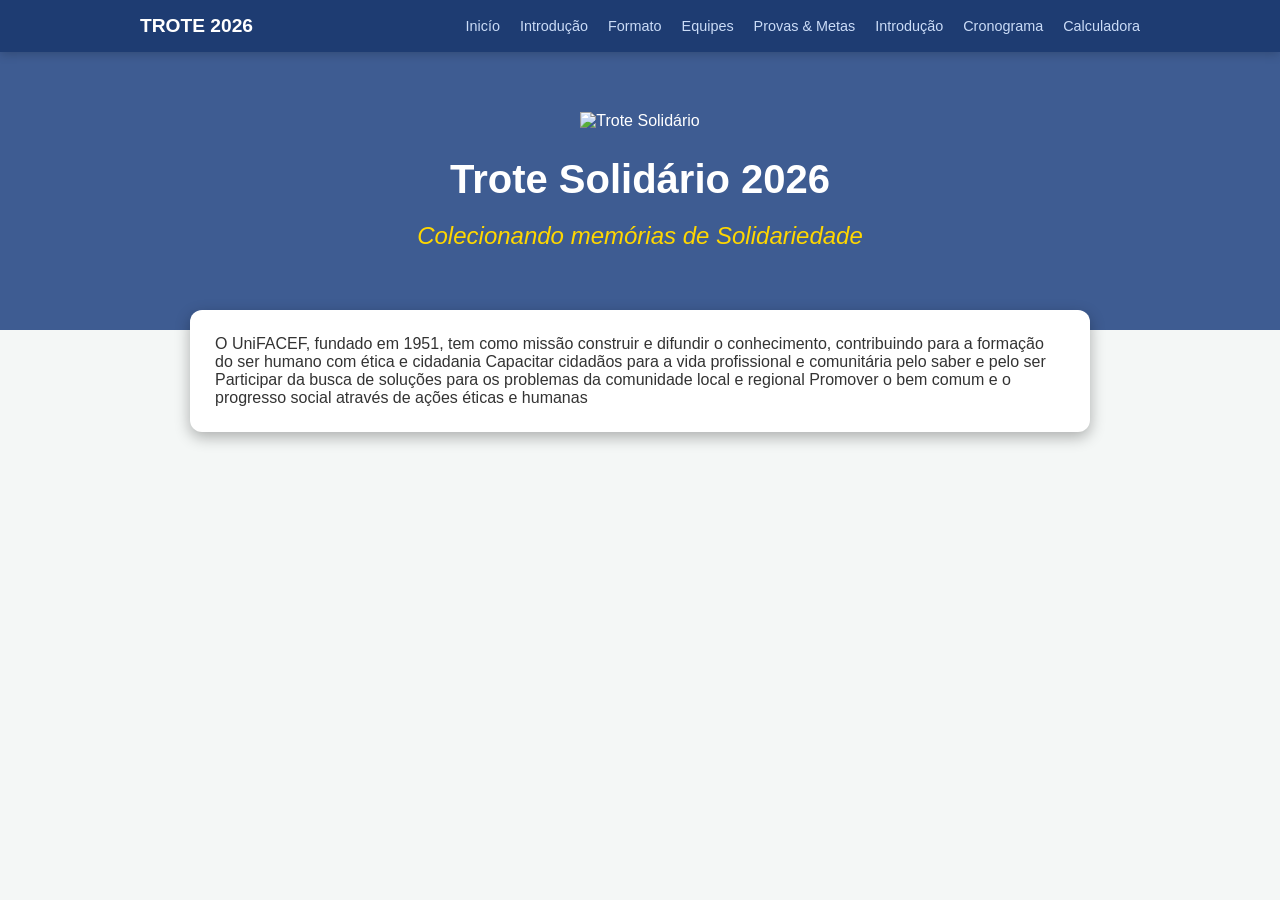
==== index.html @ df29ec1e "Cfg-nav-header-main" ====
<!DOCTYPE html>
<html lang="pt-br">
<head>
    <link rel="stylesheet" href="style.css">
    <meta charset="UTF-8">
    <meta name="viewport" content="width=device-width, initial-scale=1.0">
    <title> Trote Solidário </title>
</head>
<body>
    <nav class="menu-principal">
        <div class="menu-container">
            <a href="index.html" class="logo"> Trote 2026 </a>
            <ul class="lista">
                <li> <a href="index.html"> Inicío </a></li>
                <li> <a href="introducao.html"> Introdução </a> </li>
                <li> <a href="formato.html"> Formato </a> </li>
                <li> <a href="equipes.html"> Equipes </a> </li>
                <li> <a href="provas.html"> Provas & Metas </a> </li>
                <li> <a href="integracao.html"> Introdução </a> </li>
                <li> <a href="cronograma.html"> Cronograma </a> </li>
                <li> <a href="calculadora.html"> Calculadora </a> </li>
            </ul>
        </div>
    </nav>
    <header class="cabecalho">
        <div class="cabecalho-container">
            <img src="imagem-trote-solidario.jpeg" alt="Trote Solidário">
            <h1> Trote Solidário 2026 </h1>
            <h2> Colecionando memórias de Solidariedade </h2>
        </div>
    </header>
    <main class="principal">
        <section class="secao">  O UniFACEF, fundado em 1951, tem como missão construir e difundir o conhecimento, contribuindo para a formação do ser humano com ética e cidadania
 Capacitar cidadãos para a vida profissional e comunitária pelo saber e pelo ser 
 Participar da busca de soluções para os problemas da comunidade local e regional
 Promover o bem comum e o progresso social através de ações éticas e humanas </section>
        <section> </section>
        <section> </section>
        <section> </section>
    </main>
</body>
</html>
---- style.css ----
body {
    margin: 0; /*Retira a margem de 10px definida por padrão */
    font-family: 'Segoe UI', sans-serif;
    background-color: #f4f7f6;
    color: #333;
}

.menu-principal {
    background-color: #1e3c72;
    padding: 15px 0;
    position: sticky; top: 0; z-index: 1000; /*Garante que o menu sempre ficará na camada de cima*/
    box-shadow: 0 2px 10px rgba(0, 0, 0, 0.2);
}

.menu-container {
    max-width: 1000px;
    margin: 0 auto;
    display: flex;
    justify-content: space-between;
    align-items: center;
    padding: 0 20px;
}

.logo {
    color: white;
    text-decoration: none;
    font-weight: bold;
    font-size: 1.2rem;
    text-transform: uppercase;
}

.lista {
    list-style: none;
    display: flex;
    gap: 20px;
    margin: 0;
    padding: 0;
}

.lista a {
    text-decoration: none;
    color: #cbdcf7;
    font-size: 0.9rem;
    font-weight: 500;
    transition: color 0.3s;
}

.lista a:hover {
    color: #fff;
}

.cabecalho {
   
    background-color: #3e5c92;
    color: white;
    padding: 60px 20px;
    text-align: center;

}

.cabecalho-container h1 {
    font-size: 2.5rem;
    margin-bottom: 5px;
}

.cabecalho-container h2 {
    font-weight: 300;
    font-style: italic;
    color: #ffd700;
}

.principal {
    
    max-width: 900px;
    margin: -40px auto 40px;
    padding: 20px;
}

.secao {
    
    background: white;
    margin-bottom: 20px;
    padding: 25px;
    border-radius: 12px;
    box-shadow: 0 5px 15px rgba(0, 0, 0, 0.3);
}
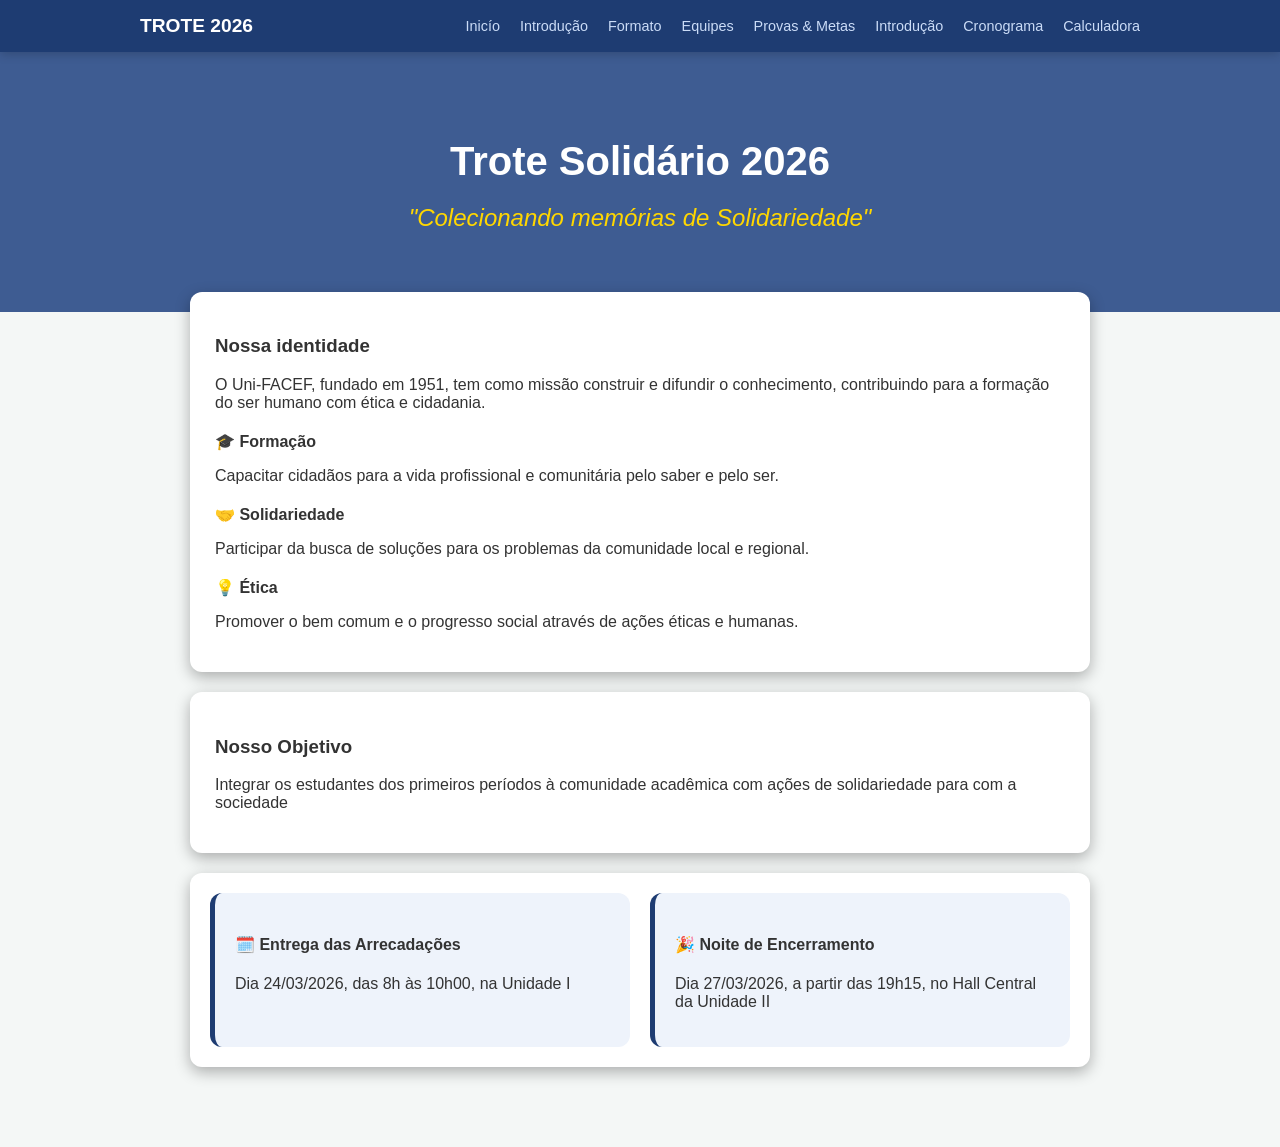
==== commit 34548a25: "Continuação de configs de section" ====
--- a/index.html
+++ b/index.html
@@ -24,19 +24,39 @@
     </nav>
     <header class="cabecalho">
         <div class="cabecalho-container">
-            <img src="imagem-trote-solidario.jpeg" alt="Trote Solidário">
             <h1> Trote Solidário 2026 </h1>
-            <h2> Colecionando memórias de Solidariedade </h2>
+            <h2> "Colecionando memórias de Solidariedade" </h2>
         </div>
     </header>
+    
     <main class="principal">
-        <section class="secao">  O UniFACEF, fundado em 1951, tem como missão construir e difundir o conhecimento, contribuindo para a formação do ser humano com ética e cidadania
- Capacitar cidadãos para a vida profissional e comunitária pelo saber e pelo ser 
- Participar da busca de soluções para os problemas da comunidade local e regional
- Promover o bem comum e o progresso social através de ações éticas e humanas </section>
-        <section> </section>
-        <section> </section>
-        <section> </section>
+        <section class="secao-identidade">
+            <h3> Nossa identidade </h3>  
+            <p> O Uni-FACEF, fundado em 1951, tem como missão construir e difundir o conhecimento, contribuindo para a formação do ser humano com ética e cidadania. </p> 
+            <ul class="valores">
+                <li><strong> &#x1F393; Formação </strong> <br> <p>Capacitar cidadãos para a vida profissional e comunitária pelo saber e pelo ser. </p> </li>
+                <li><strong> &#x1F91D; Solidariedade </strong> <br> <p>Participar da busca de soluções para os problemas da comunidade local e regional. </p> </li>
+                <li><strong> &#x1F4A1; Ética </strong> <br> <p> Promover o bem comum e o progresso social através de ações éticas e humanas. </p> </li>
+            </ul>
+        </section>
+        <section class="secao-objetivo"> 
+            <h3> Nosso Objetivo </h3>
+            <p> Integrar os estudantes dos primeiros períodos à comunidade acadêmica com ações de solidariedade para com a sociedade </p>
+        </section>
+        <section class="secao-datas">
+            <div class="data">
+                <h4> 🗓️ Entrega das Arrecadações </h4>
+                <p> Dia 24/03/2026, das 8h às 10h00, na Unidade I</p>
+            </div>
+            <div class="data">
+                <h4> &#127881; Noite de Encerramento </h4>
+                <p> Dia 27/03/2026, a partir das 19h15, no Hall Central da Unidade II</p>
+            </div>
+        </section>
+
+        <section> 
+            
+        </section>
     </main>
 </body>
 </html>
--- a/style.css
+++ b/style.css
@@ -50,7 +50,6 @@
 }
 
 .cabecalho {
-   
     background-color: #3e5c92;
     color: white;
     padding: 60px 20px;
@@ -70,17 +69,62 @@
 }
 
 .principal {
-    
     max-width: 900px;
     margin: -40px auto 40px;
     padding: 20px;
 }
 
-.secao {
-    
+.principal p {
+    font-size: 16px;
+}
+
+
+.secao-identidade {
     background: white;
     margin-bottom: 20px;
     padding: 25px;
     border-radius: 12px;
     box-shadow: 0 5px 15px rgba(0, 0, 0, 0.3);
-}+}
+
+.valores {
+    list-style: none;
+    padding: 0;
+}
+
+.valores li {
+    margin-top: 20px;
+}
+
+.valores p {
+    margin: 16px 0; 
+}
+
+.secao-objetivo {
+    background-color: white;
+    margin-bottom: 20px;
+    padding: 25px;
+    border-radius: 12px;
+    box-shadow: 0 5px 15px rgba(0, 0, 0, 0.3);
+}
+
+.secao-datas {
+    background-color: white;
+    margin-bottom: 20px;
+    padding: 20px;
+    display: flex;
+    gap: 20px;
+    border-radius: 12px;
+    box-shadow: 0 5px 15px rgba(0, 0, 0, 0.3);
+}
+
+.data {
+    flex: 1;
+    border-left: 5px solid #1e3c72;
+    border-radius: 12px;
+    background-color: #eef3fb;
+    padding: 20px;
+}
+
+
+
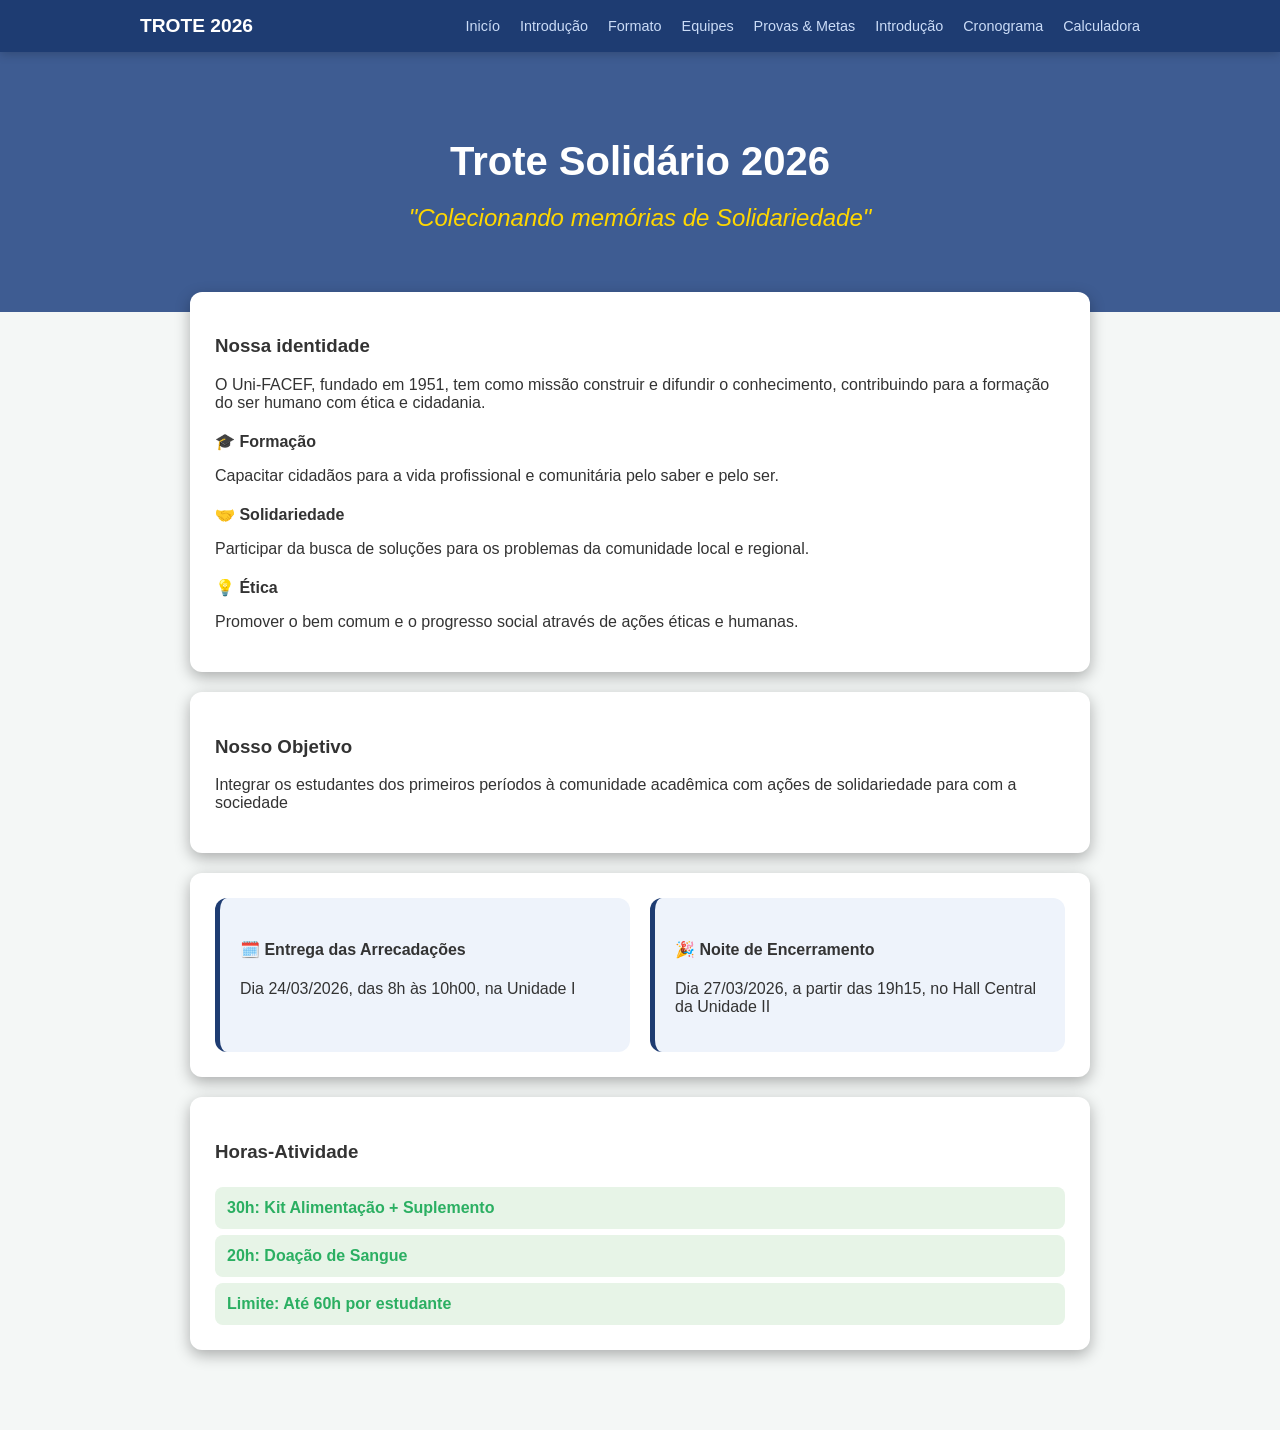
==== commit dd631928: "Finalizacao-projeto" ====
--- a/index.html
+++ b/index.html
@@ -53,9 +53,11 @@
                 <p> Dia 27/03/2026, a partir das 19h15, no Hall Central da Unidade II</p>
             </div>
         </section>
-
-        <section> 
-            
+        <section class="secao-atividade"> 
+            <h3> Horas-Atividade </h3>
+            <div> <p> <strong> 30h: Kit Alimentação + Suplemento </strong> </p> </div>
+            <div> <p> <strong> 20h: Doação de Sangue </strong> </p> </div>
+            <div> <p> <strong> Limite: Até 60h por estudante </strong> </p> </div>
         </section>
     </main>
 </body>
--- a/style.css
+++ b/style.css
@@ -78,9 +78,8 @@
     font-size: 16px;
 }
 
-
-.secao-identidade {
-    background: white;
+.principal section {
+    background-color: white;
     margin-bottom: 20px;
     padding: 25px;
     border-radius: 12px;
@@ -100,22 +99,10 @@
     margin: 16px 0; 
 }
 
-.secao-objetivo {
-    background-color: white;
-    margin-bottom: 20px;
-    padding: 25px;
-    border-radius: 12px;
-    box-shadow: 0 5px 15px rgba(0, 0, 0, 0.3);
-}
 
 .secao-datas {
-    background-color: white;
-    margin-bottom: 20px;
-    padding: 20px;
     display: flex;
     gap: 20px;
-    border-radius: 12px;
-    box-shadow: 0 5px 15px rgba(0, 0, 0, 0.3);
 }
 
 .data {
@@ -126,5 +113,20 @@
     padding: 20px;
 }
 
+.secao-atividade {
+    display: flex;
+    flex-direction: column;
+    gap: 6px;
+}
 
+.secao-atividade div{
+    background-color: rgb(231, 244, 231);
+    border-radius: 8px;
+    padding: 12px 12px;
+    color: #2baf62;
+}
 
+.secao-atividade p{
+    margin: 0;
+}
+
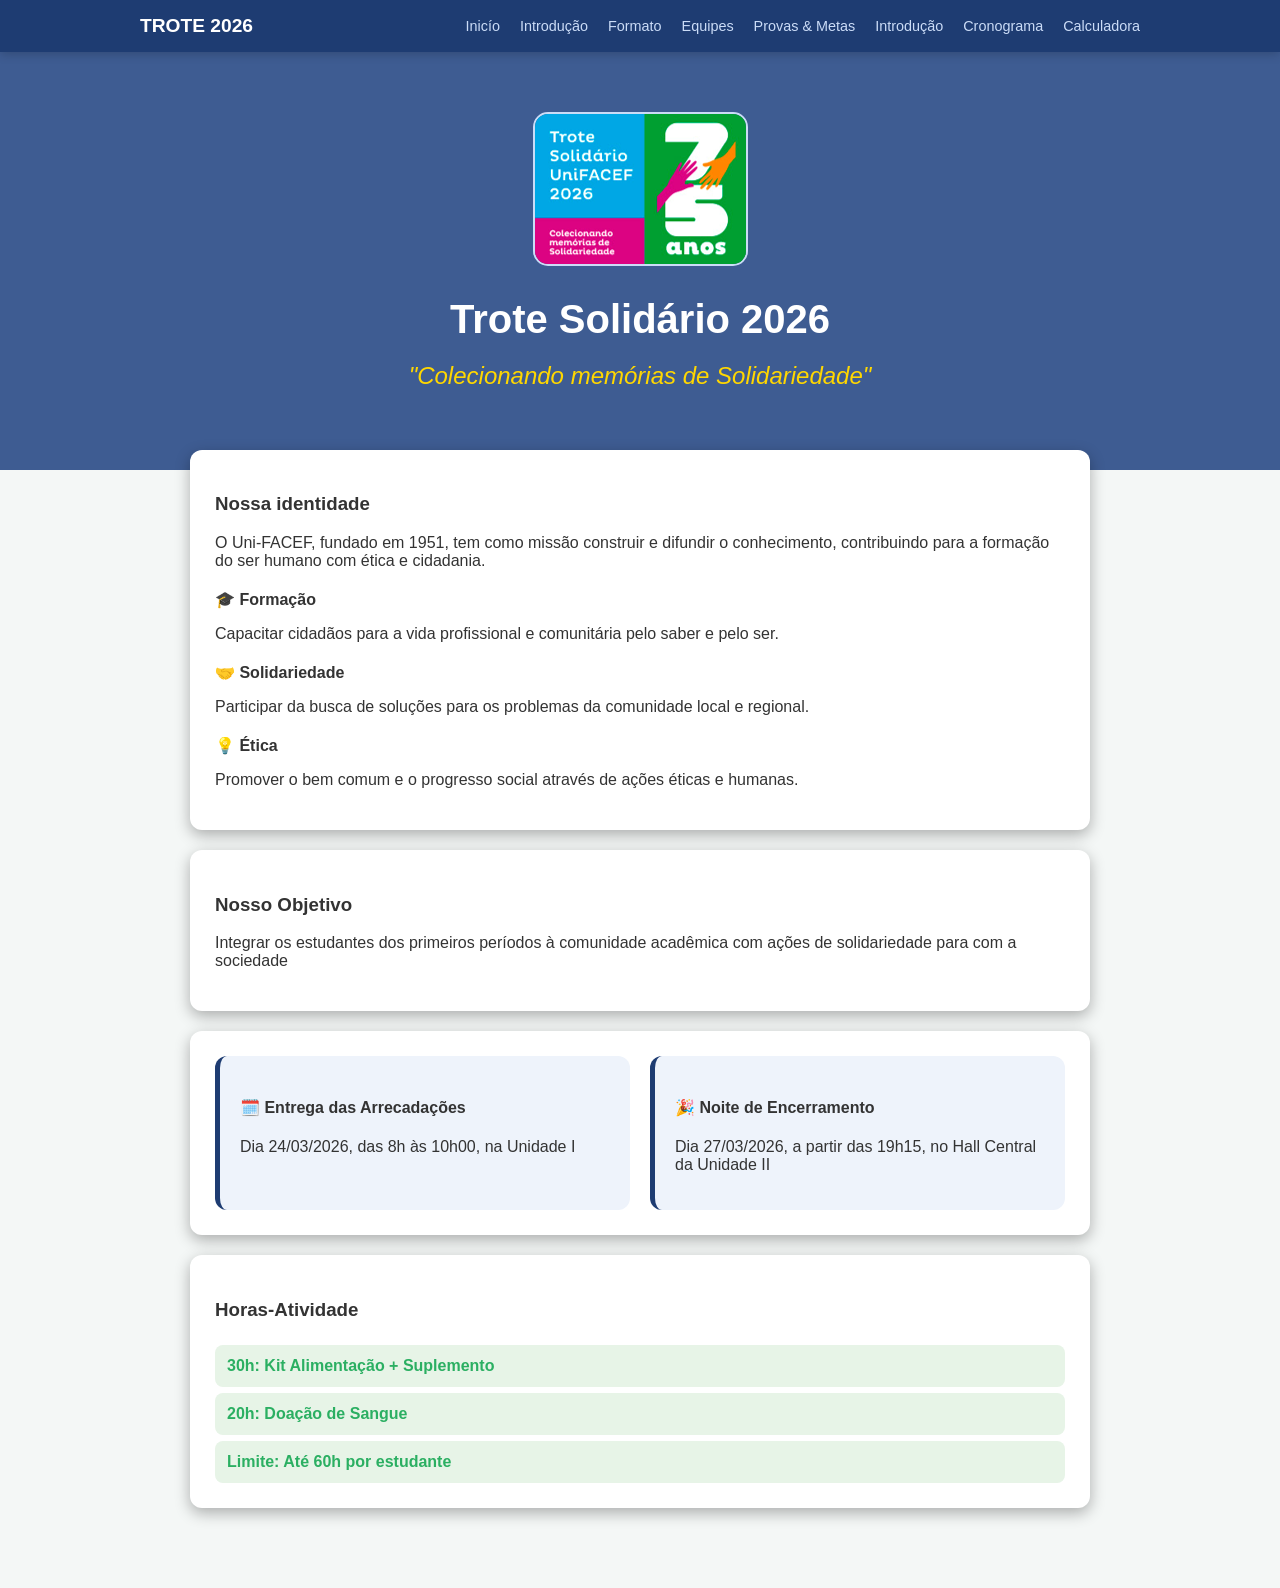
==== commit 791bb77d: "Edicoes-simples-e-config-introducao" ====
--- a/index.html
+++ b/index.html
@@ -1,12 +1,13 @@
 <!DOCTYPE html>
 <html lang="pt-br">
-<head>
+    <head>
     <link rel="stylesheet" href="style.css">
     <meta charset="UTF-8">
     <meta name="viewport" content="width=device-width, initial-scale=1.0">
+    <link rel="shortcut icon" href="favicon.ico" type="image/x-icon">
     <title> Trote Solidário </title>
-</head>
-<body>
+    </head>
+    <body>
     <nav class="menu-principal">
         <div class="menu-container">
             <a href="index.html" class="logo"> Trote 2026 </a>
@@ -24,6 +25,7 @@
     </nav>
     <header class="cabecalho">
         <div class="cabecalho-container">
+            <img src="trote.png" alt="Imagem Trote SOlidário">
             <h1> Trote Solidário 2026 </h1>
             <h2> "Colecionando memórias de Solidariedade" </h2>
         </div>
@@ -60,5 +62,5 @@
             <div> <p> <strong> Limite: Até 60h por estudante </strong> </p> </div>
         </section>
     </main>
-</body>
+    </body>
 </html>
--- a/style.css
+++ b/style.css
@@ -68,6 +68,11 @@
     color: #ffd700;
 }
 
+img {
+    border-radius: 15px;
+    border: 2px solid #cbdcf7;
+}
+
 .principal {
     max-width: 900px;
     margin: -40px auto 40px;
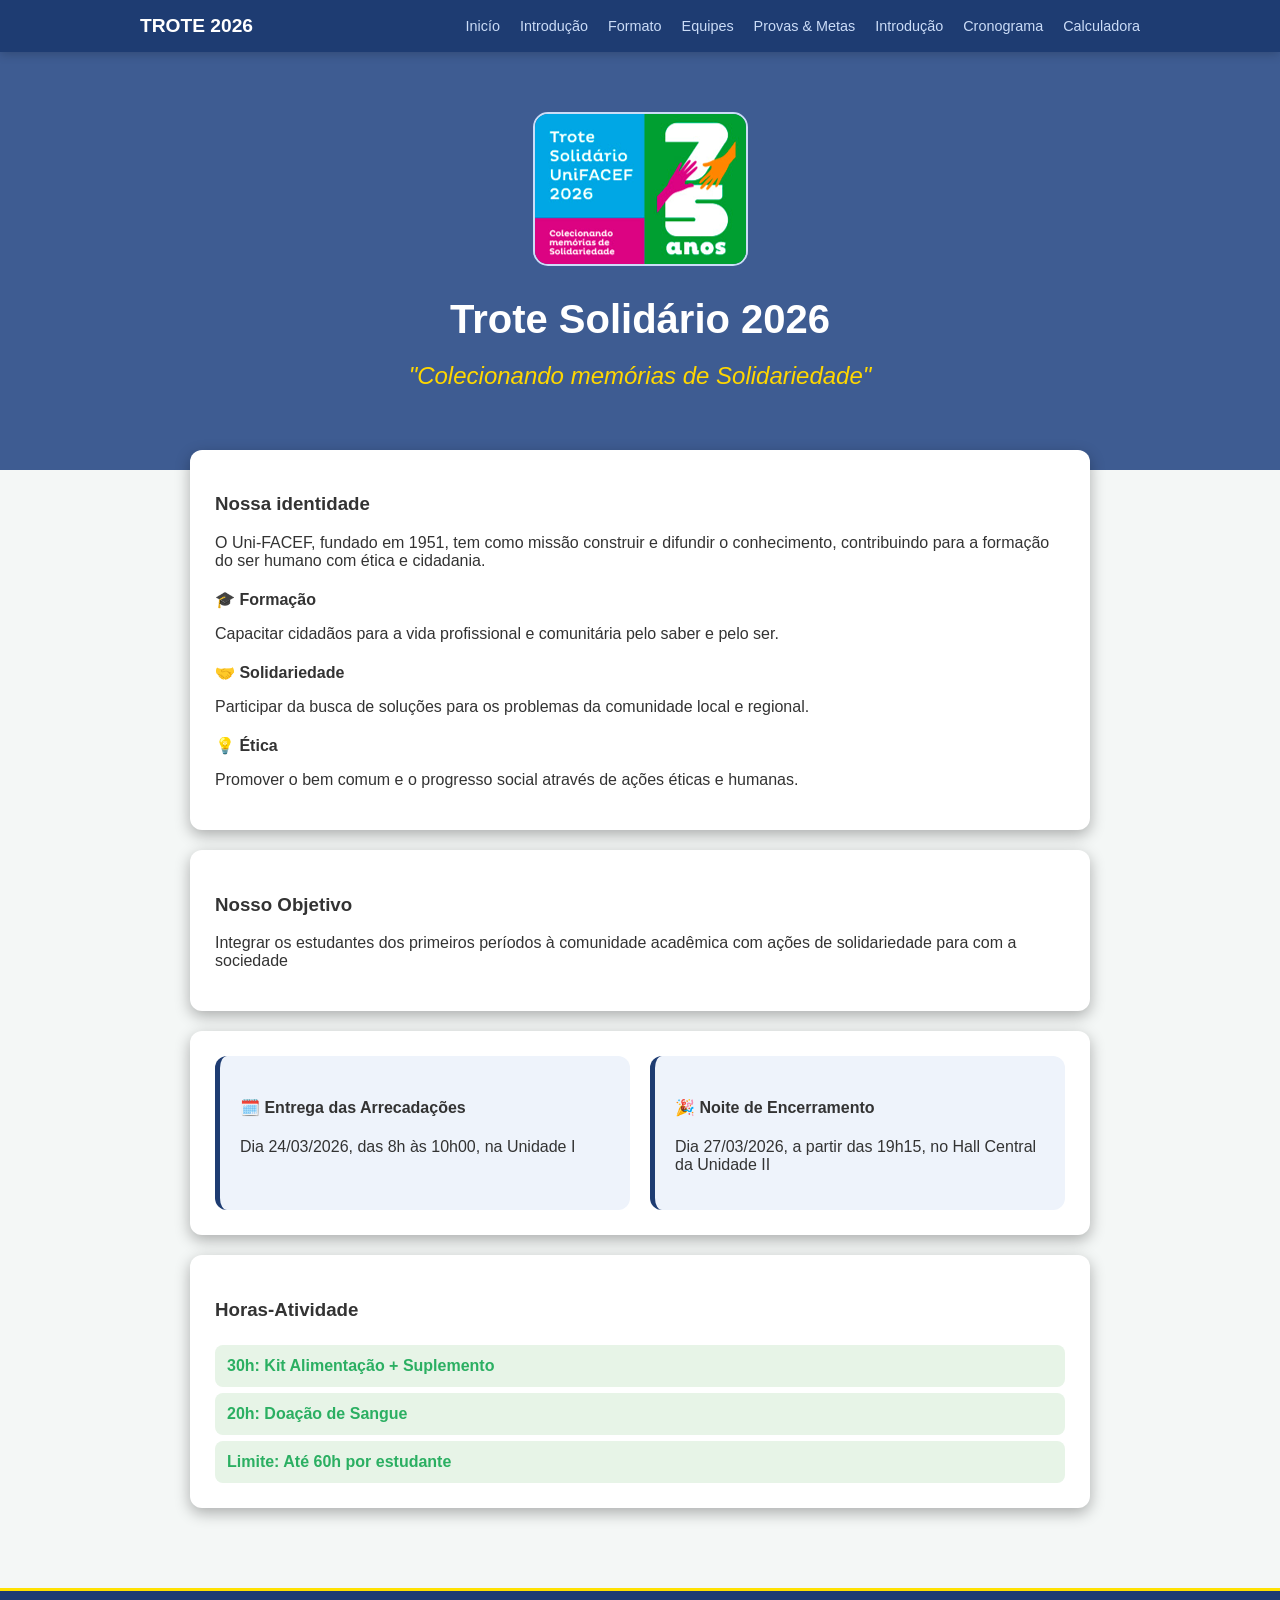
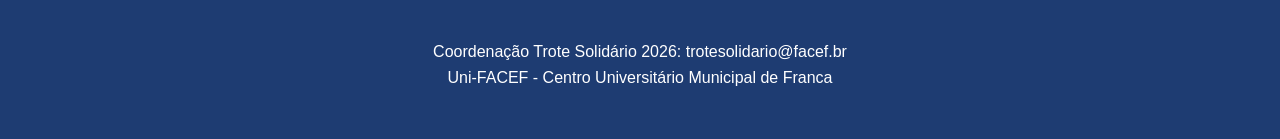
==== commit 839dafda: "adicao-footer-pags" ====
--- a/index.html
+++ b/index.html
@@ -62,5 +62,9 @@
             <div> <p> <strong> Limite: Até 60h por estudante </strong> </p> </div>
         </section>
     </main>
+    <footer class="rodape">
+        <p> Coordenação Trote Solidário 2026: trotesolidario@facef.br </p>
+        <p> Uni-FACEF - Centro Universitário Municipal de Franca </p>
+    </footer>
     </body>
 </html>
--- a/style.css
+++ b/style.css
@@ -1,3 +1,5 @@
+/* Pag inicio */
+
 body {
     margin: 0; /*Retira a margem de 10px definida por padrão */
     font-family: 'Segoe UI', sans-serif;
@@ -135,3 +137,205 @@
     margin: 0;
 }
 
+.secao-missao p {
+    line-height: 1.6; /* Altura da linha pois melhora a leitura de textos longos */
+    margin-bottom: 20px;
+    text-align: justify; /* alinhamento de ambos os lados do texto, pra ele não ficar desalinhado */
+
+}
+
+/* Pag introducao */
+
+.lista-principios {
+    list-style: none;
+    padding: 0;
+}
+
+.lista-principios li {
+    background-color: #cbdcf7;
+    margin-bottom: 10px;
+    border-left: 5px solid #2a5298;
+    border-radius: 8px;
+    padding: 15px;
+    flex: 1;
+}
+
+/* Pag equipes */
+
+table {
+    width: 100%;
+    border-collapse: collapse; /*Junto as bordas adjacentes, ficando um só */
+    margin-top: 20px;
+    background-color: white;
+}
+
+th, td {
+    border-bottom: 1px solid #ddd;
+    padding: 15px;
+    text-align: left;
+}
+
+th {
+    background-color: #2a5298;
+    color: white;
+    text-transform: uppercase;
+    font-size: 0.85rem;
+}
+
+.secao-equipes tr:hover{
+    background-color: antiquewhite;
+}
+
+.amarelo {
+    width: 25px;
+    height: 25px;
+    background-color: #f6ff00;
+}
+
+.cinza {
+     width: 25px;
+    height: 25px;
+    background-color: gray;
+}
+
+.laranja {
+    width: 25px;
+    height: 25px;
+    background-color: #E58A3A;
+}
+
+.laranja-esc {
+    width: 25px;
+    height: 25px;
+    background-color: #C94E1B;
+}
+
+.preto {
+    width: 25px;
+    height: 25px;
+    background-color: #000;
+}
+
+.rosa {
+    width: 25px;
+    height: 25px;
+    background-color: #D93FB5;
+}
+
+.roxo {
+    width: 25px;
+    height: 25px;
+    background-color: #7A4FBF;
+}
+
+.verde {
+    width: 25px;
+    height: 25px;
+    background-color: #5BE13A;
+}
+
+.vermelho {
+    width: 25px;
+    height: 25px;
+    background-color: #e02f1f;
+}
+
+/* Pág provas e metas*/
+
+.principal-prova {
+    max-width: 900px;
+    margin: -40px auto 40px;
+    padding: 20px;
+}
+
+.principal-prova section {
+    margin-bottom: 20px;
+    padding: 25px;
+    border-radius: 12px;
+    box-shadow: 0 5px 15px rgba(0, 0, 0, 0.3);
+}
+
+.secao-prova1{
+       background-color: #fff;
+}
+
+.especificacoes {
+    color: #757500;
+}
+
+.container-lista {
+    border: 2px dotted orange;
+    border-radius: 12px;
+    background-color: rgb(255, 255, 213);
+    padding: 25px 25px;
+}
+
+.lista-kit {
+    list-style: none;
+    padding: 0;
+    margin: 0;
+}
+
+.lista-kit li {
+    color: #5a5a00;
+    margin: 20px 0;
+}
+
+.secao-lista{
+    background-color: #fff;
+}
+
+.secao-lista tr:hover {
+    background-color: antiquewhite;
+}
+
+.secao-prova2 {
+    border-left: 5px solid rgb(240, 64, 64);
+    background-color: #faeeee;
+    margin: 0;
+}
+
+.secao-prova2 p {
+    margin: 25px 0;
+}
+
+.secao-prova3 {
+    background-color: #fff;
+}
+
+.secao-prova3 p{
+    margin: 25px 0;
+}
+
+.secao-prova4 {
+    background-color: #fff;
+}
+
+.secao-prova4 p {
+    margin: 25px 0;
+}
+
+.secao-prova567 {
+    background-color: #fffbe6;
+    border-left: 5px solid #ffe100;
+}
+
+.secao-prova567 p {
+    margin: 25px 0;
+}
+
+.rodape {
+    background-color: #1e3c72;
+    border-top: 3px solid #ffe100;
+    display: flex;
+    flex-direction: column;
+    justify-content: center;
+    align-items: center;
+    padding: 3rem 0;
+}
+
+.rodape p {
+    margin: 4px;
+    color: #fff;
+}
+
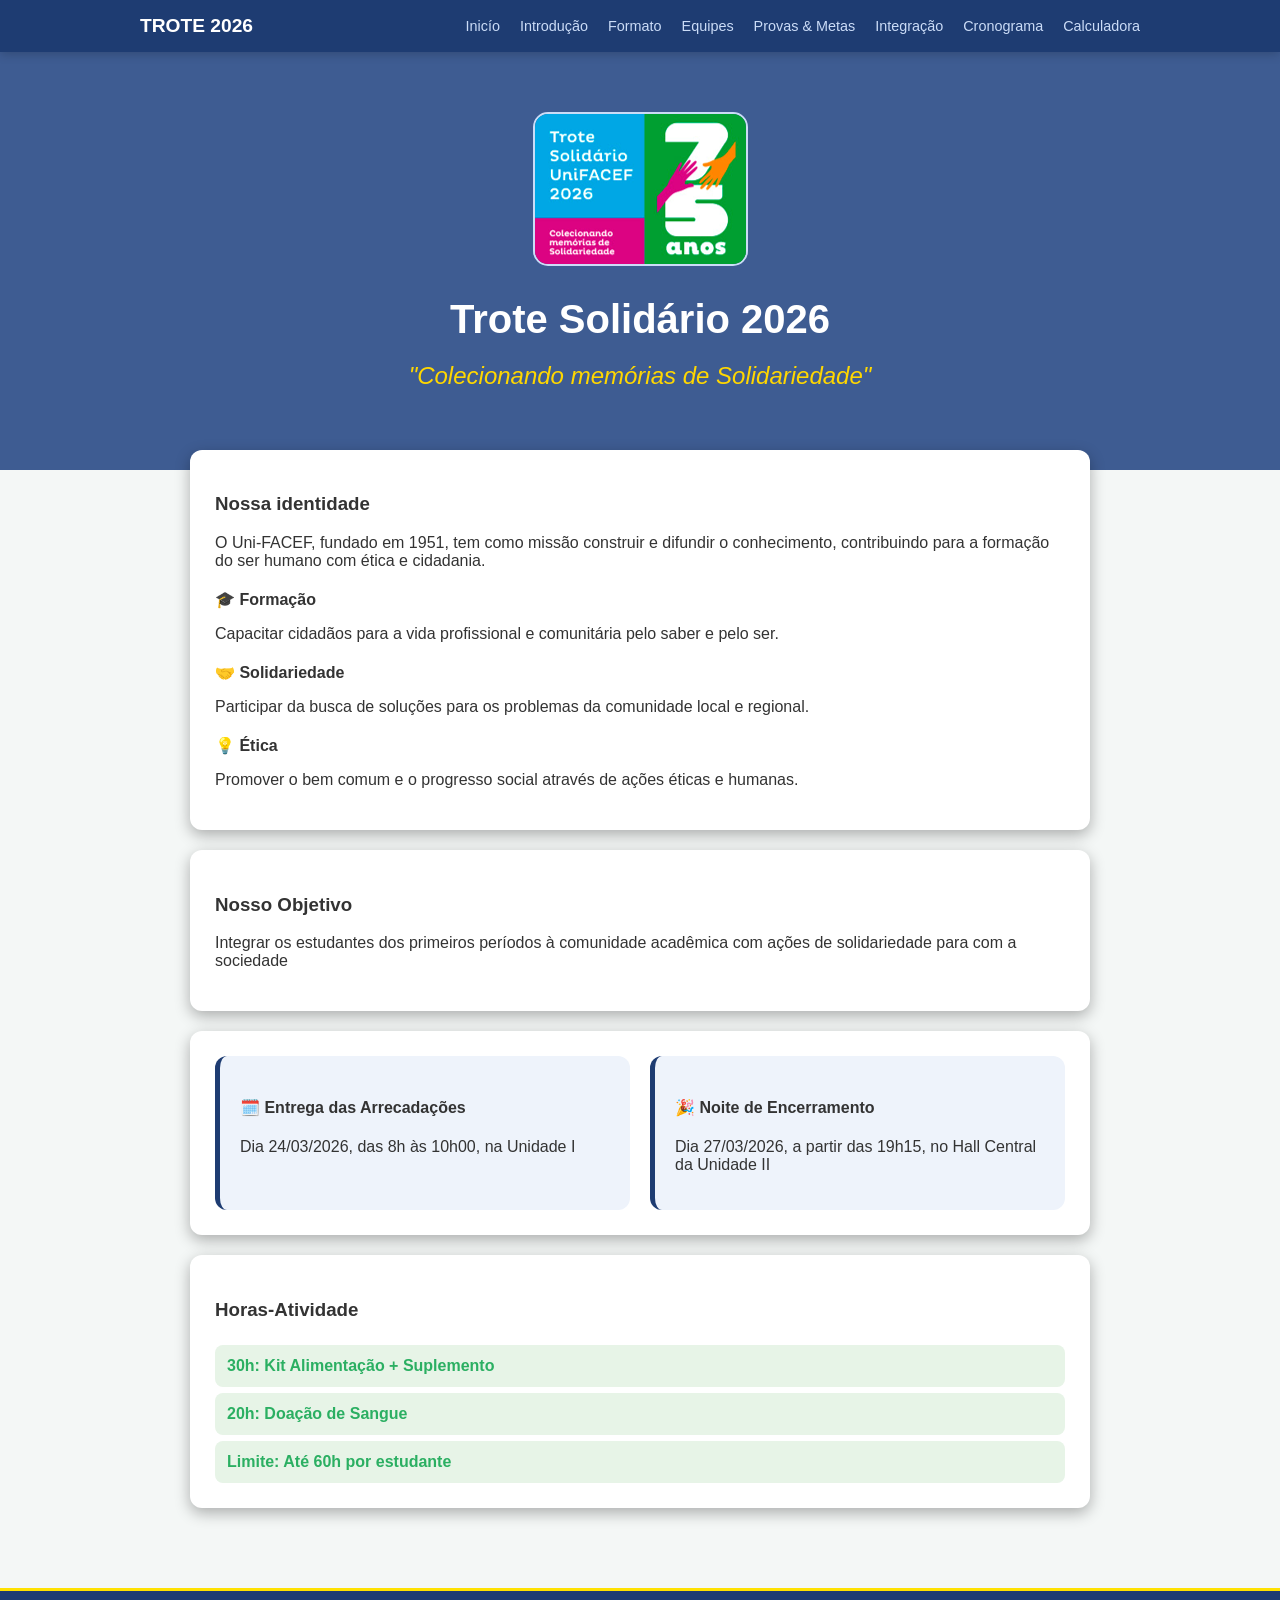
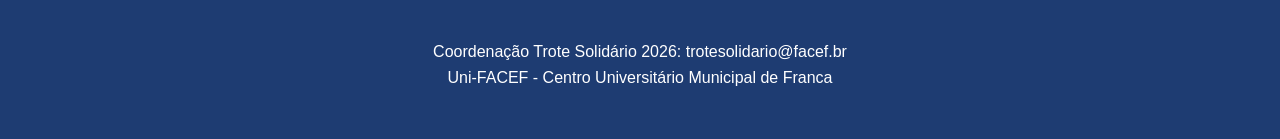
==== commit 8696dcd4: "correcao-nav" ====
--- a/index.html
+++ b/index.html
@@ -17,7 +17,7 @@
                 <li> <a href="formato.html"> Formato </a> </li>
                 <li> <a href="equipes.html"> Equipes </a> </li>
                 <li> <a href="provas.html"> Provas & Metas </a> </li>
-                <li> <a href="integracao.html"> Introdução </a> </li>
+                <li> <a href="integracao.html"> Integração </a> </li>
                 <li> <a href="cronograma.html"> Cronograma </a> </li>
                 <li> <a href="calculadora.html"> Calculadora </a> </li>
             </ul>
